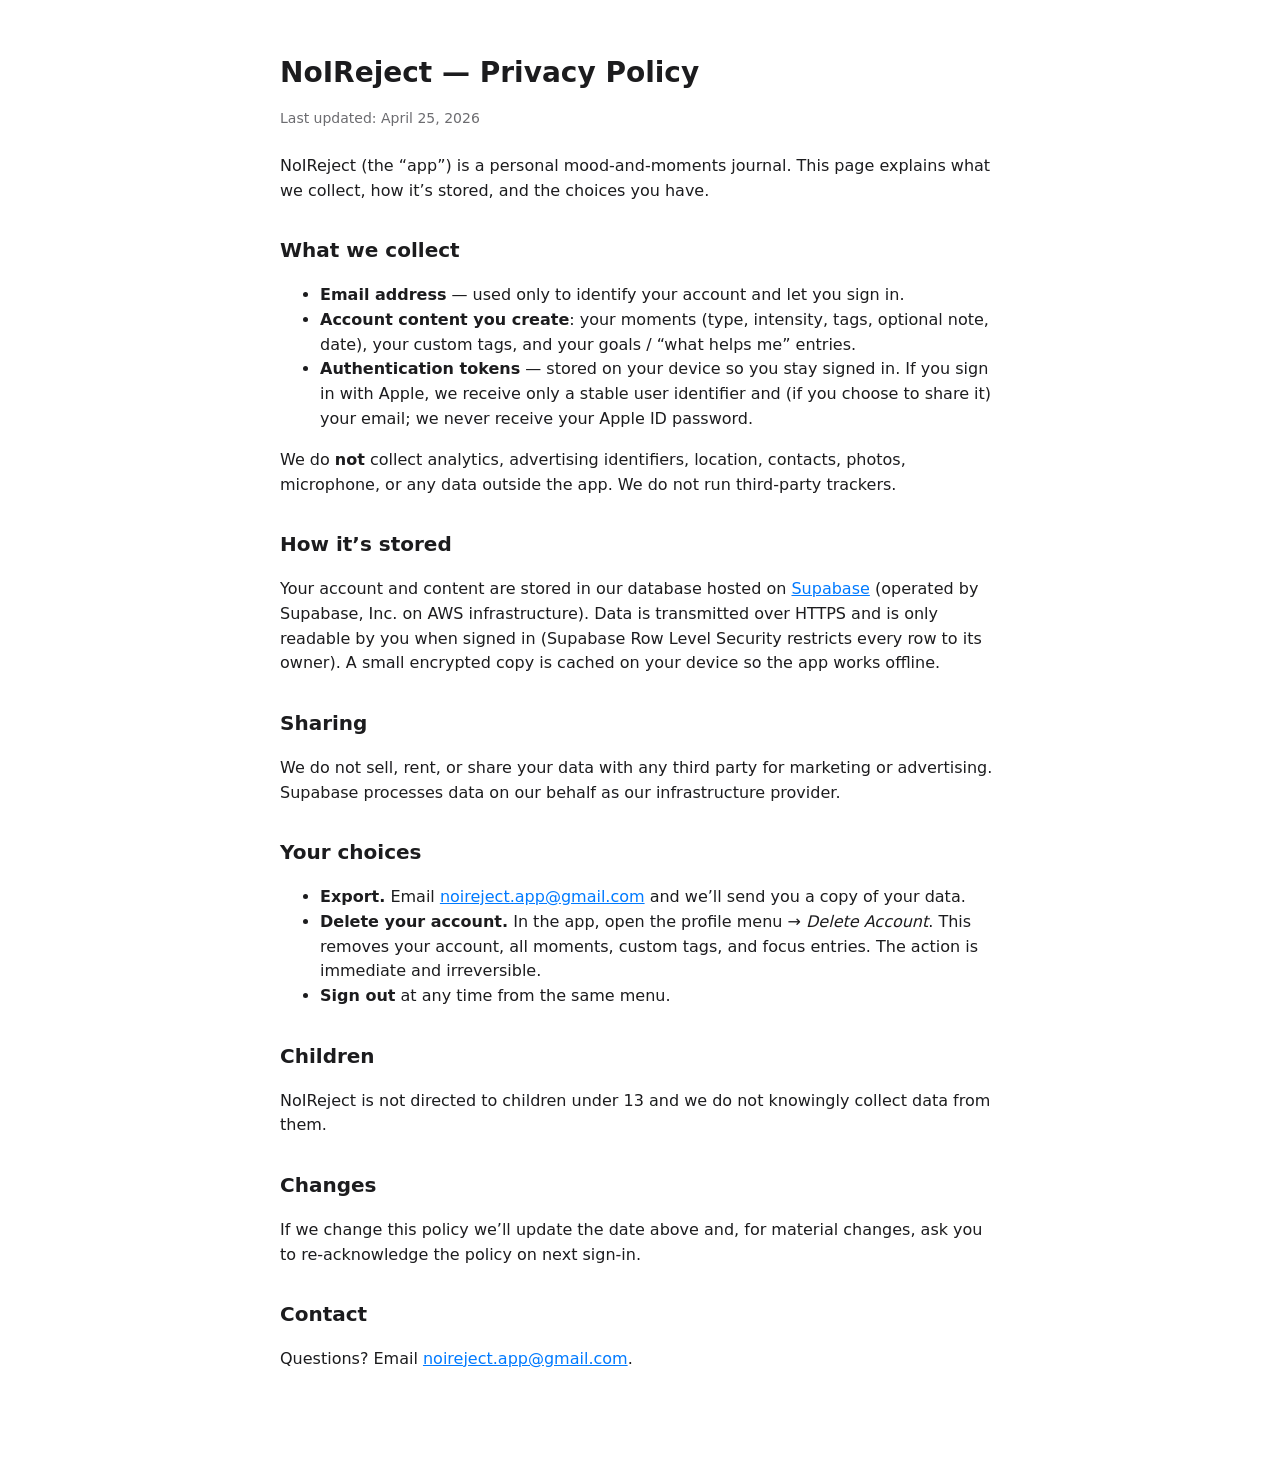
==== docs/privacy.html @ 2b18d343 "puh" ====
<!DOCTYPE html>
<html lang="en">
<head>
  <meta charset="UTF-8" />
  <meta name="viewport" content="width=device-width, initial-scale=1.0" />
  <title>NoIReject — Privacy Policy</title>
  <style>
    body {
      font-family: -apple-system, BlinkMacSystemFont, "Segoe UI", system-ui, sans-serif;
      max-width: 720px;
      margin: 0 auto;
      padding: 32px 20px 80px;
      color: #1c1c1e;
      line-height: 1.55;
      background: #fff;
    }
    h1 { font-size: 28px; margin-bottom: 4px; }
    h2 { font-size: 20px; margin-top: 32px; }
    p, li { font-size: 16px; }
    a { color: #007aff; }
    .meta { color: #6c6c70; font-size: 14px; margin-bottom: 24px; }
    code { background: #f2f2f7; padding: 1px 6px; border-radius: 4px; }
  </style>
</head>
<body>
  <h1>NoIReject — Privacy Policy</h1>
  <p class="meta">Last updated: April 25, 2026</p>

  <p>
    NoIReject (the “app”) is a personal mood-and-moments journal. This page
    explains what we collect, how it’s stored, and the choices you have.
  </p>

  <h2>What we collect</h2>
  <ul>
    <li><strong>Email address</strong> — used only to identify your account and let you sign in.</li>
    <li><strong>Account content you create</strong>: your moments (type, intensity, tags, optional note, date), your custom tags, and your goals / “what helps me” entries.</li>
    <li><strong>Authentication tokens</strong> — stored on your device so you stay signed in. If you sign in with Apple, we receive only a stable user identifier and (if you choose to share it) your email; we never receive your Apple ID password.</li>
  </ul>
  <p>
    We do <strong>not</strong> collect analytics, advertising identifiers, location, contacts,
    photos, microphone, or any data outside the app. We do not run third-party trackers.
  </p>

  <h2>How it’s stored</h2>
  <p>
    Your account and content are stored in our database hosted on
    <a href="https://supabase.com">Supabase</a> (operated by Supabase, Inc. on
    AWS infrastructure). Data is transmitted over HTTPS and is only readable
    by you when signed in (Supabase Row Level Security restricts every row to
    its owner). A small encrypted copy is cached on your device so the app
    works offline.
  </p>

  <h2>Sharing</h2>
  <p>
    We do not sell, rent, or share your data with any third party for marketing
    or advertising. Supabase processes data on our behalf as our infrastructure
    provider.
  </p>

  <h2>Your choices</h2>
  <ul>
    <li><strong>Export.</strong> Email <a href="mailto:noireject.app@gmail.com">noireject.app@gmail.com</a> and we’ll send you a copy of your data.</li>
    <li><strong>Delete your account.</strong> In the app, open the profile menu → <em>Delete Account</em>. This removes your account, all moments, custom tags, and focus entries. The action is immediate and irreversible.</li>
    <li><strong>Sign out</strong> at any time from the same menu.</li>
  </ul>

  <h2>Children</h2>
  <p>NoIReject is not directed to children under 13 and we do not knowingly collect data from them.</p>

  <h2>Changes</h2>
  <p>
    If we change this policy we’ll update the date above and, for material
    changes, ask you to re-acknowledge the policy on next sign-in.
  </p>

  <h2>Contact</h2>
  <p>
    Questions? Email <a href="mailto:noireject.app@gmail.com">noireject.app@gmail.com</a>.
  </p>
</body>
</html>
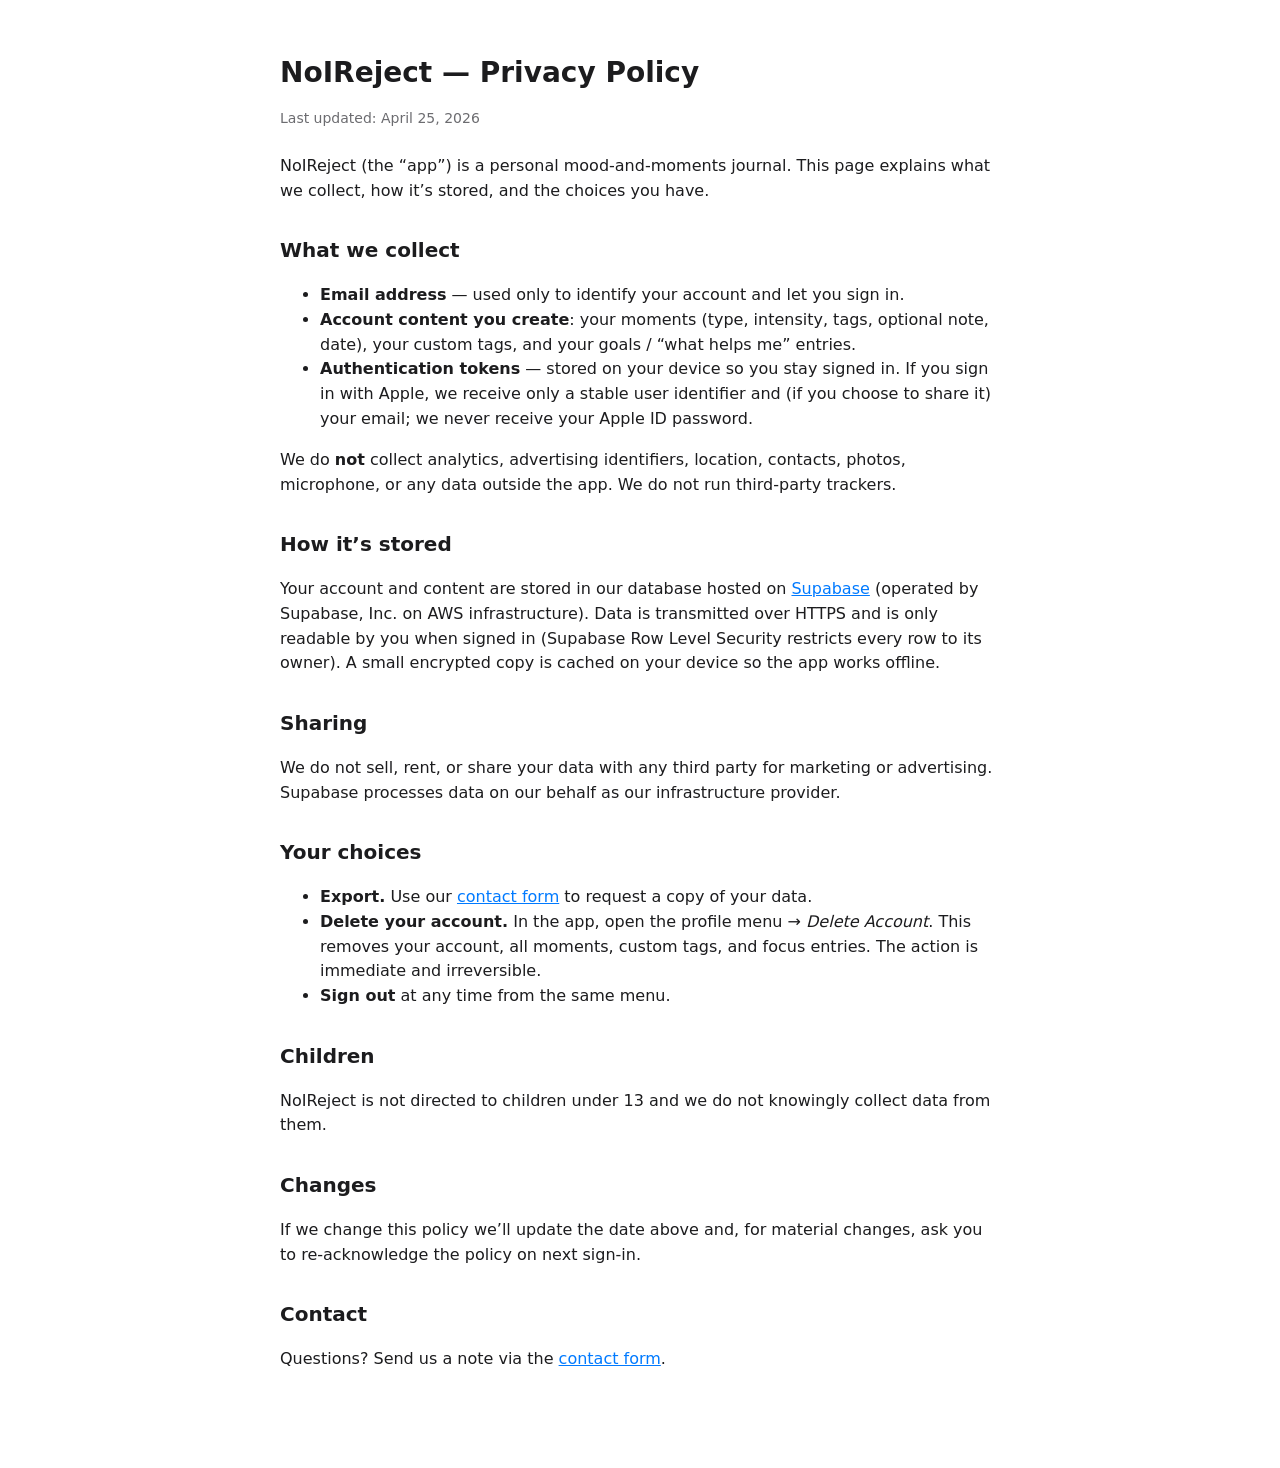
==== commit db18f07a: "f" ====
--- a/docs/privacy.html
+++ b/docs/privacy.html
@@ -4,6 +4,8 @@
   <meta charset="UTF-8" />
   <meta name="viewport" content="width=device-width, initial-scale=1.0" />
   <title>NoIReject — Privacy Policy</title>
+  <link rel="icon" type="image/png" href="favicon.png" />
+  <link rel="apple-touch-icon" href="icon-180.png" />
   <style>
     body {
       font-family: -apple-system, BlinkMacSystemFont, "Segoe UI", system-ui, sans-serif;
@@ -61,7 +63,7 @@
 
   <h2>Your choices</h2>
   <ul>
-    <li><strong>Export.</strong> Email <a href="mailto:noireject.app@gmail.com">noireject.app@gmail.com</a> and we’ll send you a copy of your data.</li>
+    <li><strong>Export.</strong> Use our <a href="contact.html">contact form</a> to request a copy of your data.</li>
     <li><strong>Delete your account.</strong> In the app, open the profile menu → <em>Delete Account</em>. This removes your account, all moments, custom tags, and focus entries. The action is immediate and irreversible.</li>
     <li><strong>Sign out</strong> at any time from the same menu.</li>
   </ul>
@@ -77,7 +79,7 @@
 
   <h2>Contact</h2>
   <p>
-    Questions? Email <a href="mailto:noireject.app@gmail.com">noireject.app@gmail.com</a>.
+    Questions? Send us a note via the <a href="contact.html">contact form</a>.
   </p>
 </body>
 </html>
